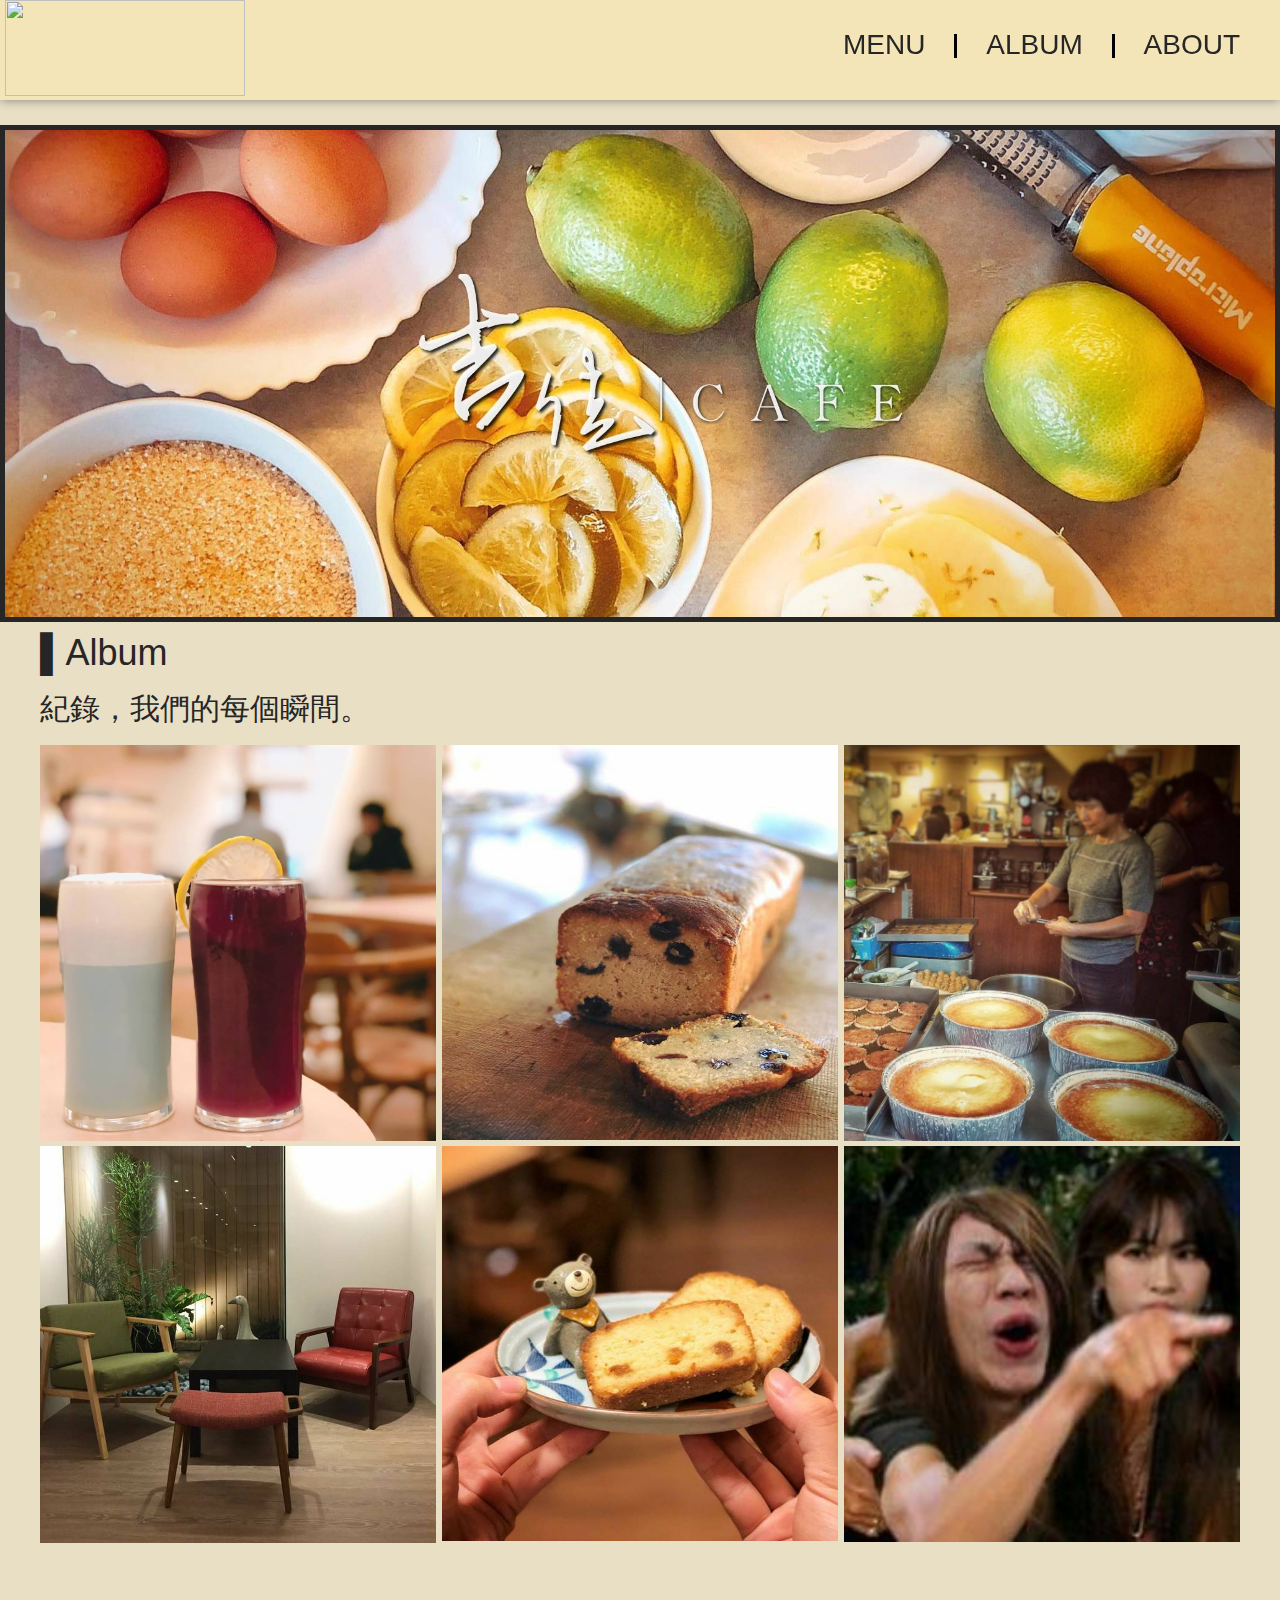
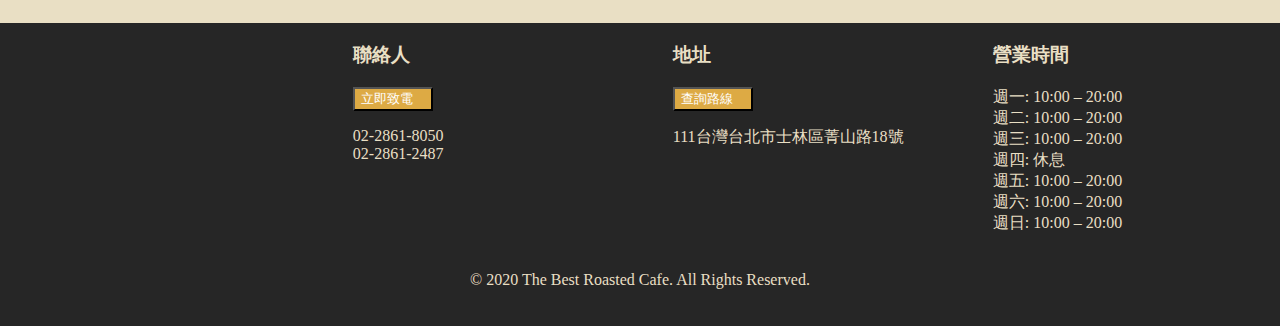
==== album.html @ 55a988bf "no message" ====
<!DOCTYPE html>
<html>
    <head>
        <meta charset="utf-8">
        <link href="css/albumstyle.css" rel="stylesheet" type="text/css">
        <title>吉佳咖啡 | ALBUM</title>
    </head>
    <body>
        <header class="header">
            <div class="title_header">
              <a href="homepage.html"><img src="img/cafelogomini.png" class="logo"></a>
              <div class="header_link">
                <a href="menu.html" class="header_link_item menu_link">MENU</a>
                <div class="line_separate_vertical"></div>
                <a href="album.html" class="header_link_item album_link">ALBUM</a>
                <div class="line_separate_vertical"></div>
                <a href="aboutus.html" class="header_link_item aboutus_link">ABOUT</a>
              </div>
            </div>
          </header>
        <article>
            <div class="imagebackground">
				<div class="image_menu"><img src="img/cafepic.jpg" class="resize"></div>
			</div>
        </article>
        <aside>
            <div class="album_title">▌Album</div>
            <div class="album_additional">紀錄，我們的每個瞬間。</div>
            <div class="box">
                <div class="photo">
                    <img src="img/coffeephoto.jpg" class="photo_resize">
                    <div class="info">
                        <input type="button" value="View More" onclick="location.href='https://zh-tw.facebook.com/coffeetbrc/photos/a.1044376695605610/1573772289332712/?type=3&theater'" />
                        <p>飲料好ㄏ</p>
                    </div>
                </div>
                <div class="photo">
                    <img src="img/photocake.jpg" class="photo_resize">
                    <div class="info">
                        <input type="button" value="View More" onclick="location.href='https://zh-tw.facebook.com/coffeetbrc/photos/a.1263731573670120/1566039976772610/?type=3&theater'" />
                        <p>蛋糕好ㄘ</p>
                    </div>
                </div>
                <div class="photo">
                    <img src="img/photoboss.jpg" class="photo_resize">
                    <div class="info">
                        <input type="button" value="View More" onclick="location.href='https://zh-tw.facebook.com/coffeetbrc/photos/a.1007651885944758/1017909548252325/?type=3&theater'" />
                        <p>闆娘專業</p>
                    </div>
                </div>
            </div> 
            <div class="box">
                <div class="photo">
                    <img src="img/photochair.jpg" class="photo_resize">
                    <div class="info">
                        <input type="button" value="View More" onclick="location.href='https://zh-tw.facebook.com/coffeetbrc/photos/a.1007651885944758/1043164275726852/?type=3&theater'" />
                        <p>環境蘇胡</p>
                    </div>
                </div>
                <div class="photo">
                    <img src="img/cutephoto.jpg" class="photo_resize">
                    <div class="info">
                        <input type="button" value="View More" onclick="location.href='https://zh-tw.facebook.com/coffeetbrc/photos/a.1263731573670120/1603894819653792/?type=3&theater'" />
                        <p>484很可愛</p>
                    </div>
                </div>
                <div class="photo">
                    <img src="img/photohow.jpg" class="photo_resize">
                    <div class="info">
                        <input type="button" value="View More" onclick="location.href='https://youtu.be/OpojJiTTOME'" />
                        <p>欸不是</p>
                    </div>
                </div>
            </div> 
            <div class="thebottom"></div>
        </aside>
        <footer>
            <div class="inline">
              <div class="contact_us">
                <div class="footer_itembox">
                  <div class="long">
                    <p class="footer_item">聯絡人</p>
                    <input class="call_button" type="button" value="立即致電"
                      onclick="location.href='https://www.facebook.com/pg/coffeetbrc/photos/?tab=album&album_id=1263731573670120'">
                      <p class="footer_data  white">02-2861-8050<br>02-2861-2487</p>
                  </div>
                  <div  class="long">
                    <p class="footer_item">地址</p>
                    <input class="search_button" type="button" value="查詢路線"
                    onclick="location.href='https://goo.gl/maps/Lw1sW9oz4QoCK5LQ7'">
                    <p class="footer_data footer_data_address white">111台灣台北市士林區菁山路18號</p>
                  </div>
                  <div  class="long">
                    <p class="footer_item">營業時間</p>
                    <p class="business_hour white">週一: 10:00 – 20:00<br>週二: 10:00 – 20:00<br>週三: 10:00 – 20:00<br>週四: 休息<br>週五:
                     10:00 –
                      20:00<br>週六: 10:00 – 20:00<br>週日: 10:00 – 20:00</p>
                  </div>
                </div><!-- container -->
              </div>
            </div>
            <p class="footer">
              © 2020 The Best Roasted Cafe. All Rights Reserved.
            </p>
          </footer>
    </body>
</html>
---- css/albumstyle.css ----
@font-face {
  font-family: 'jf-openhuninn-1.1';
  src: url('../font/jf-openhuninn-1.1.ttf') format("truetype");
}

html {
  width: 100%;
  height: auto;
  background-color: #e9dfc4;
  font-family: 'jf-openhuninn-1.1';
}

body{
  margin: 0px;
}
/*-- header --*/
.title_header{
  display: flex;
  flex-direction: row;
  justify-content: space-between;
  align-items: center;
  width: auto;
  background-color: #f4e5b9;
  margin-bottom: 10px;

  position: fixed;
  top: 0;
  width: 100%;
  margin: 0px auto;
  box-shadow: 0px 0px 10px #808080;
  z-index: 100;
}

.logo {
  margin-left: 5px;
  width: 15rem;
  height: 6rem;
}

.header_link {
  display: flex;
  justify-content: flex-end;
  align-items: flex-end;
}

.header_link_item {
  font-size: 28px;
  font-family: 'Fira Sans', sans-serif;
  color: #262626;
  text-decoration: none;
  margin: 0px 0px;
  margin-bottom: 10px;
}

.line_separate_vertical {
  width: .2rem;
  height: 1.5rem;
  background-color: #000000;
  margin-top: auto;
  margin-bottom: 0.8rem;
  margin-left: 1.8rem;
  margin-right: 1.8rem;
}

.aboutus_link {
  margin-right: 40px;
} 
article {
  margin-top: 125px;
  margin-bottom: 10px;
}

.imagebackground {
  width: auto;
  display: flex;
  justify-content: center;
  align-self: center;
  height: auto;
  background-color: #262626;
}

.image_menu {
  width: auto;
  height: 487px;
  padding-top: 5px;
  padding-left: 5px;
  padding-right: 5px;
  padding-bottom: 5px;
}

.resize {
  max-width: 100%;
  height: 100%;
}

aside {
}

.album_title {
  margin-left: 40px;
  margin-bottom: 15px;
  font-family: Arial;
  font-size: 36px;
  font-weight: normal;
  font-stretch: normal;
  font-style: normal;
  color: #262626;
}

.album_additional {
  margin-left: 40px;
  margin-bottom: 15px;
  font-family: 'jf-openhuninn-1.1';
  font-size: 30px;
  font-weight: normal;
  font-stretch: normal;
  font-style: normal;
  color: #262626;
}

.box {
  margin-left: 40px;
  margin-right: 40px;
  display: flex;
  flex-direction: row;
  justify-content: space-between;
  margin-bottom: 5px;
}

.photo {
  width: 33%;
  height: 33%;
  position: relative;
  float:left;
}

.photo_resize {
  max-width: 100%;
  max-height: 100%;
  display: block;
  width: 100%;
  height: auto;
}

.info{
    opacity: 0;
    position: absolute;
    box-sizing: border-box;
    background-color: rgba(0,0,0,.3);
    top: 0;
    width: 100%;
    height: 100%;
    text-align: center;
    padding-top: 34%;
    padding-bottom: 34%;
  }
  .info p{
    color: #e9dfc4;
    font-size: 30px;
  }
  .info:hover{
    -webkit-transition: 500ms;
    opacity: 1;
  }

.commodity {
  display: flex;
  flex-direction: row;
  justify-content: space-between;
  margin-bottom: 5px;
}

.item {
  margin-left: 10px;
  font-size: 20px;
}

.additional {
  font-size: 12px;
}

.price {
  margin-right: 10px;
  font-size: 20px;
}

.thebottom {
  margin-bottom: 15px;
}

.contact_us {
  margin-left: 2.5rem;
  width:48%;
  
}

.footer_itembox {
  display: flex;
  justify-content:space-between;
}

.footer_item {
  width: 16rem;
  text-align: left;
  font-size: 1.2rem;
  font-weight: 600;
  color: #e9dfc4;
}

.footer_button {
  display: flex;
}

.call_button {
  width: 5rem;
  text-align: left;
  background-color: #ddaa44;
  color: #ffffff;
}

.search_button{
  width: 5rem;
  text-align: left;
  background-color: #ddaa44;
  color: #ffffff;
  margin-left: 0;
}

.footer_databox {
  display: flex;
  margin: 0px;
  padding: 0px;
}

.footer_data {
  text-align: left;
}


.footer_data_address {
  margin-left: 0;
}
.footer_business_hour {
  width: 30%;
  float: right;
  padding: 0px;
  margin-right: 1.6rem;
}

.business_hour {
  text-align: left;
  margin:0;
}
/*-- footer --*/
footer {
  width: 100%;
  margin-left: 0px;
  height: auto;
  background-color: #262626;
  display: flex;
  flex-direction: column;
  margin-top: 80px;
  margin-bottom: 0px;
  justify-content: center;
  align-content: center;
}
.inline{
  display:flex;
  flex-direction: row;
  justify-content: center;
  align-content: center;
}
.footer {
  font-family: 'jf-openhuninn-1.1';
  font-size: 16px;
  padding-top: 24px;
  padding-bottom: 25px;
  font-weight: normal;
  font-stretch: normal;
  font-style: normal;
  line-height: 11px;
  letter-spacing: normal;
  text-align: center;
  color: #e9dfc4;
}
  
.white{
  color: #e9dfc4;
}
.long{
 margin-right: 4rem;
}
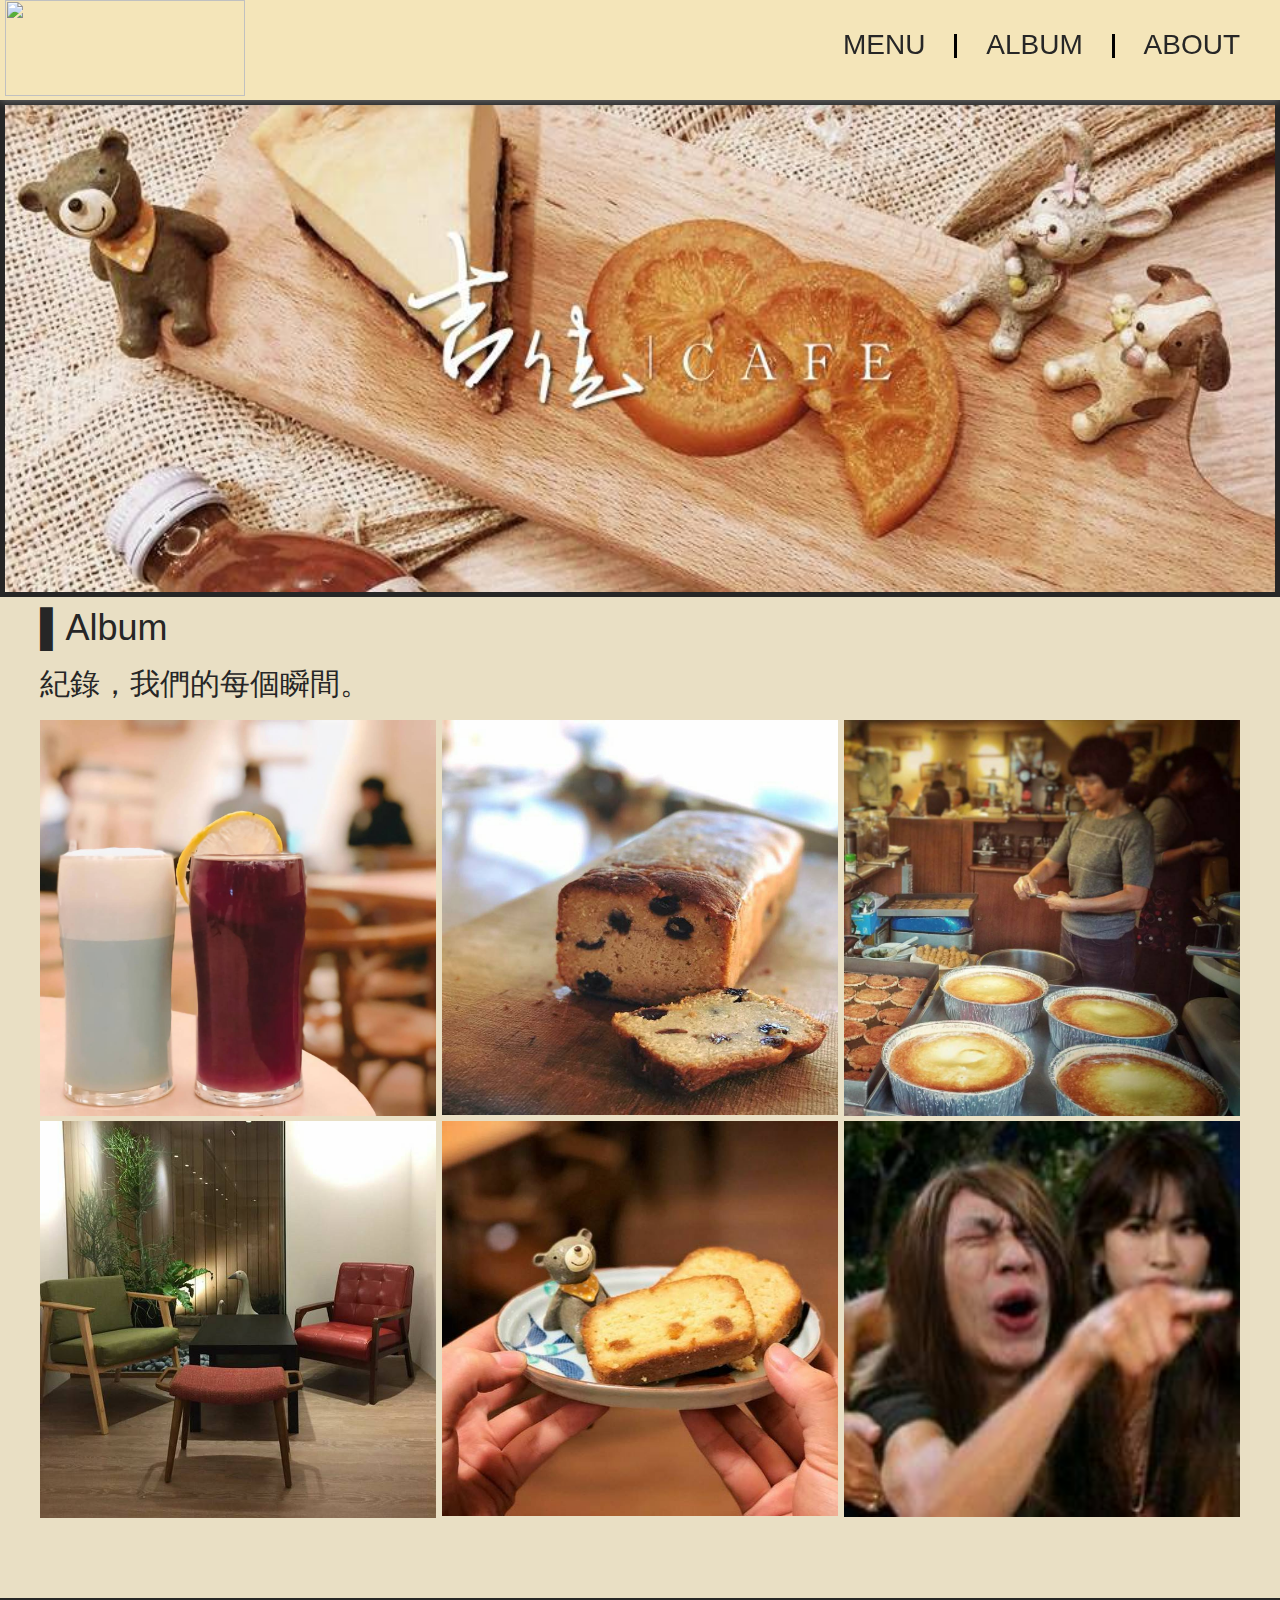
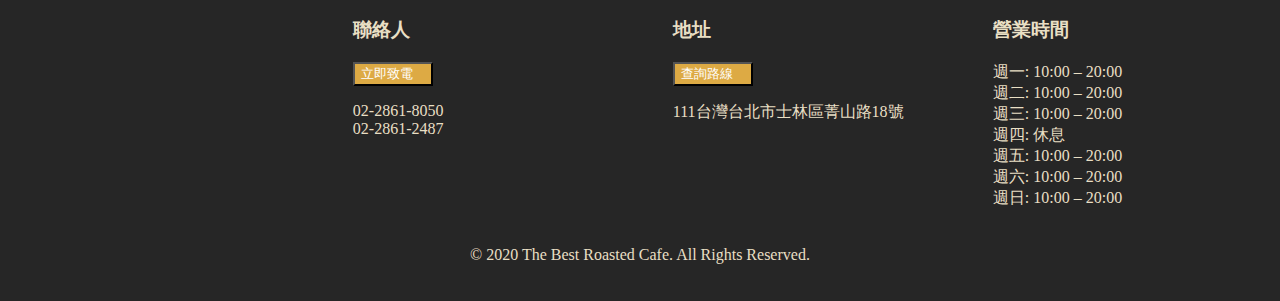
==== commit 33324765: "大更新" ====
--- a/album.html
+++ b/album.html
@@ -20,7 +20,7 @@
           </header>
         <article>
             <div class="imagebackground">
-				<div class="image_menu"><img src="img/cafepic.jpg" class="resize"></div>
+				<div class="image_menu"><img src="img/cafepic1.jpg" class="resize"></div>
 			</div>
         </article>
         <aside>
@@ -81,7 +81,7 @@
                   <div class="long">
                     <p class="footer_item">聯絡人</p>
                     <input class="call_button" type="button" value="立即致電"
-                      onclick="location.href='https://www.facebook.com/pg/coffeetbrc/photos/?tab=album&album_id=1263731573670120'">
+                      onclick="location.href='https://www.facebook.com/coffeetbrc/'">
                       <p class="footer_data  white">02-2861-8050<br>02-2861-2487</p>
                   </div>
                   <div  class="long">
--- a/css/albumstyle.css
+++ b/css/albumstyle.css
@@ -66,7 +66,7 @@
   margin-right: 40px;
 } 
 article {
-  margin-top: 125px;
+  margin-top: 100px;
   margin-bottom: 10px;
 }
 
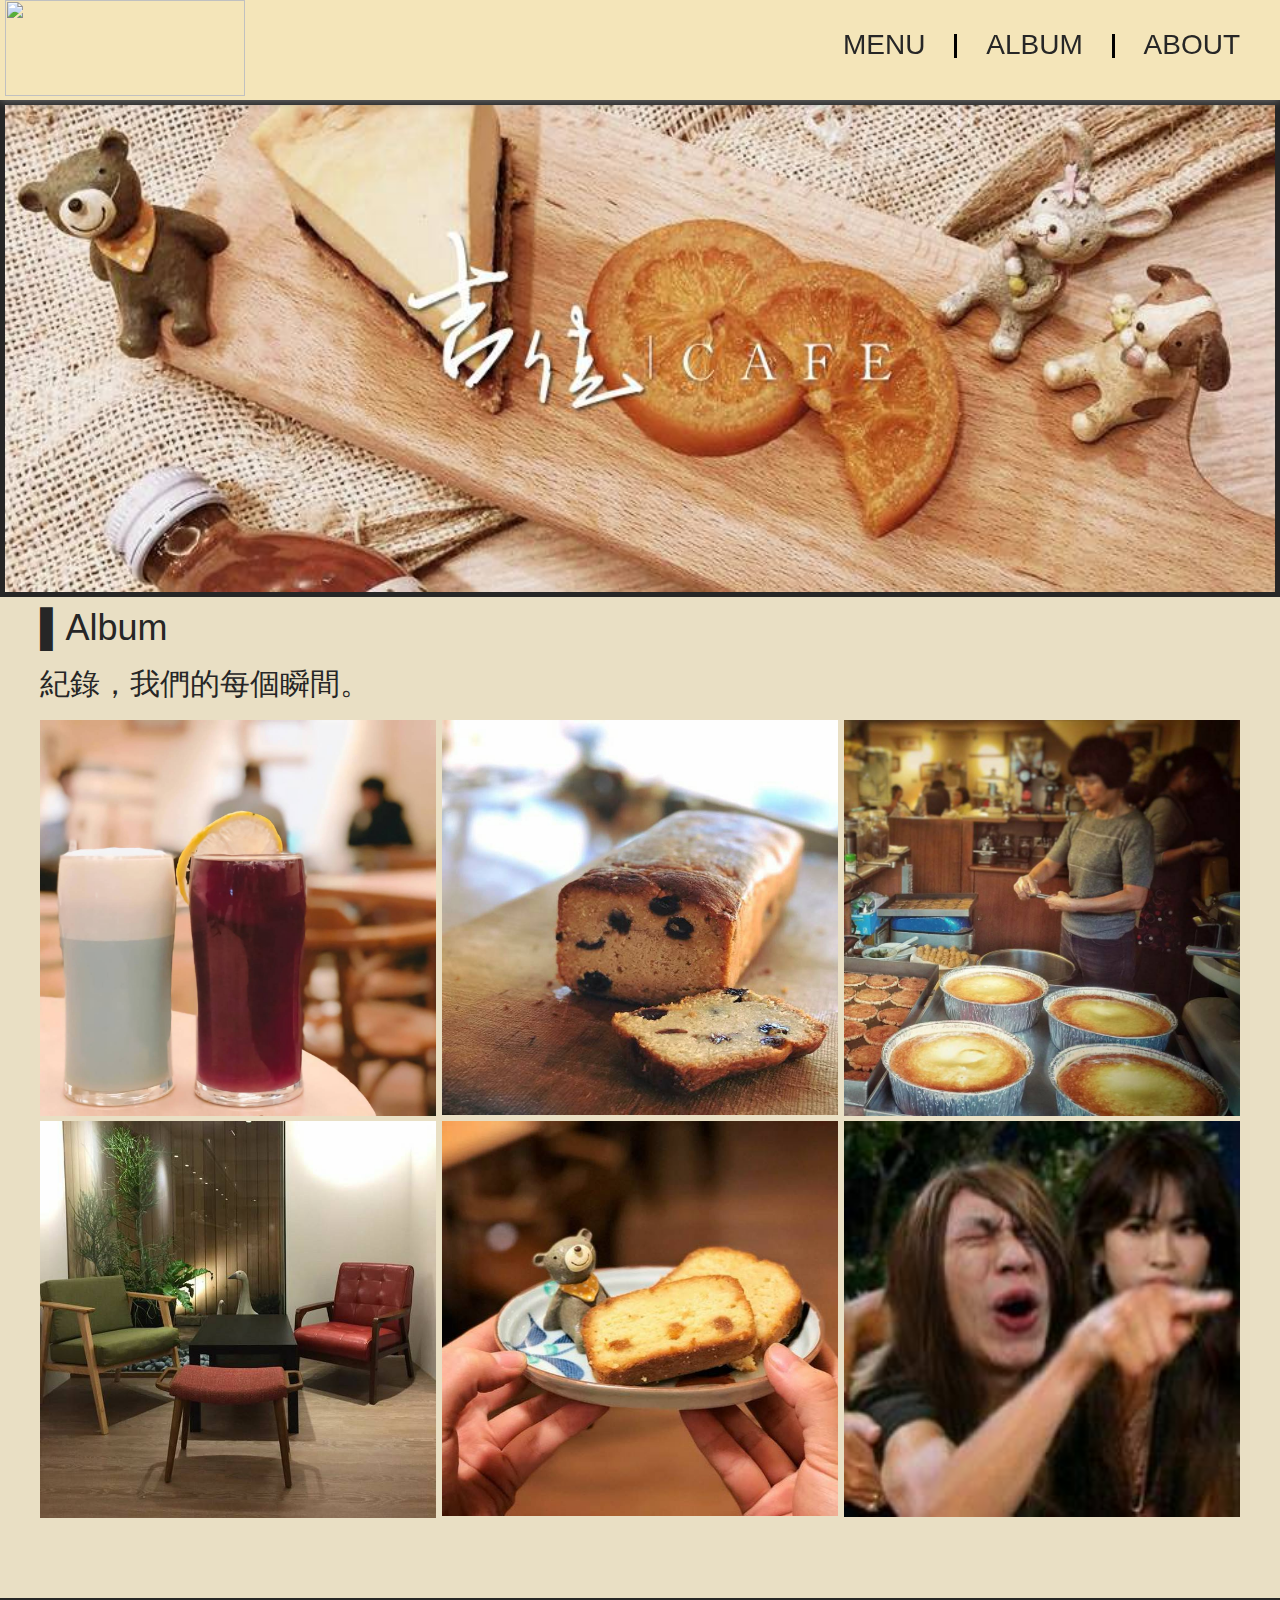
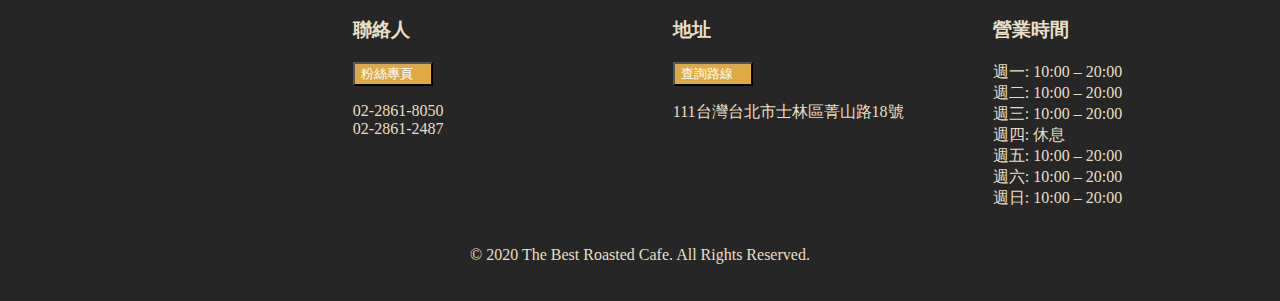
==== commit 010323bd: "no message" ====
--- a/album.html
+++ b/album.html
@@ -80,7 +80,7 @@
                 <div class="footer_itembox">
                   <div class="long">
                     <p class="footer_item">聯絡人</p>
-                    <input class="call_button" type="button" value="立即致電"
+                    <input class="call_button" type="button" value="粉絲專頁"
                       onclick="location.href='https://www.facebook.com/coffeetbrc/'">
                       <p class="footer_data  white">02-2861-8050<br>02-2861-2487</p>
                   </div>
